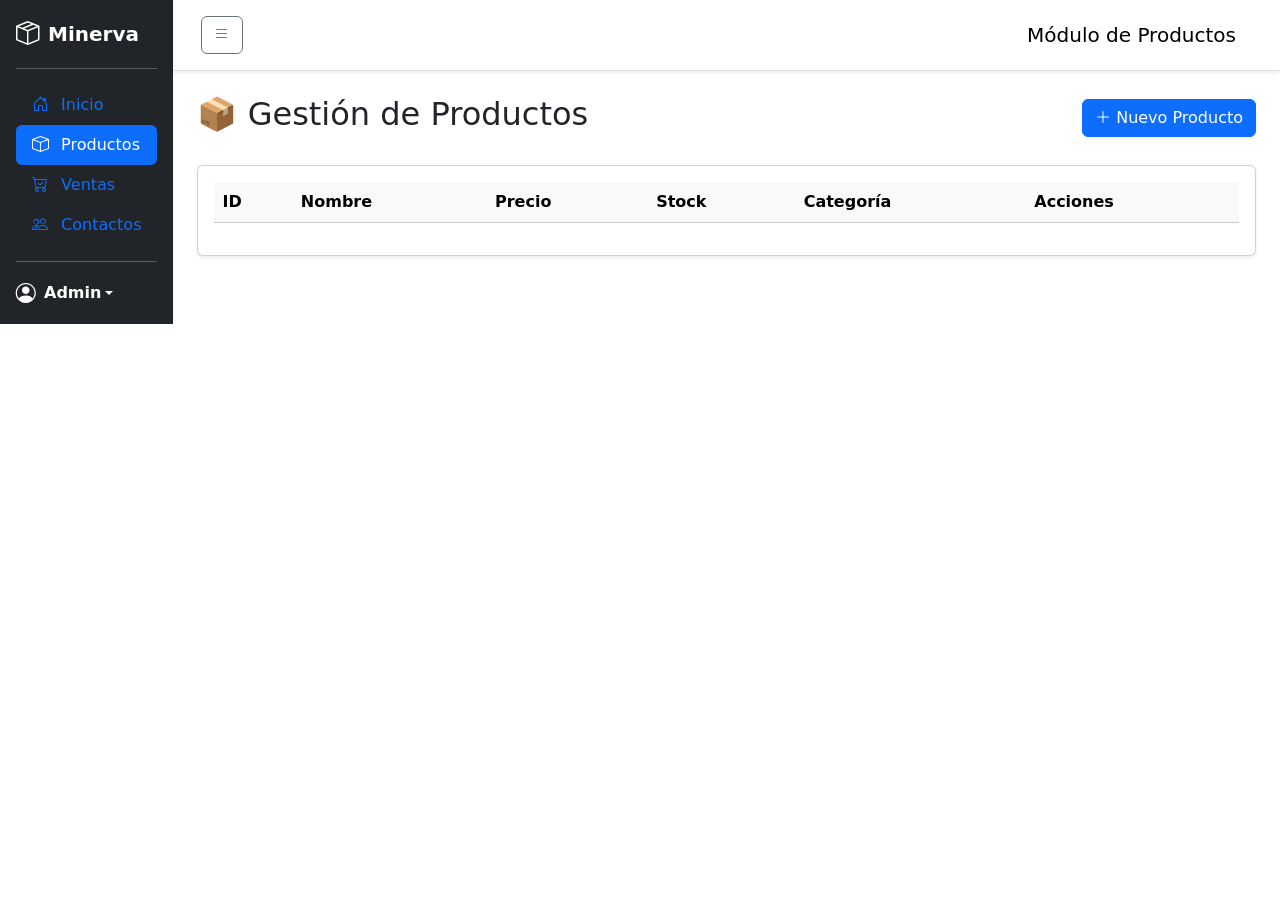
==== productos.html @ 753f2ea4 "Finalizo los cambios del módulo de productos" ====
<!DOCTYPE html>
<html lang="es">
<head>
    <meta charset="UTF-8">
    <meta name="viewport" content="width=device-width, initial-scale=1.0">
    <title>Productos - Sistema de Inventario</title>
    
    <link href="https://cdn.jsdelivr.net/npm/bootstrap@5.3.2/dist/css/bootstrap.min.css" rel="stylesheet">
    <link href="https://cdn.jsdelivr.net/npm/bootstrap-icons@1.11.1/font/bootstrap-icons.css" rel="stylesheet">
    
    <link rel="stylesheet" href="css/styles.css">
</head>
<body class="d-flex">

    <nav id="sidebar" class="bg-dark text-white p-3 flex-shrink-0">
        <a href="index.html" class="d-flex align-items-center mb-3 mb-md-0 me-md-auto text-white text-decoration-none">
            <i class="bi bi-box-seam fs-4 me-2"></i>
            <span class="fs-5 fw-bold">Minerva</span>
        </a>
        <hr>
        <ul class="nav nav-pills flex-column mb-auto">
            <li class="nav-item">
                <a href="index.html" class="nav-link">
                    <i class="bi bi-house-door me-2"></i> Inicio
                </a>
            </li>
            <li>
                <a href="productos.html" class="nav-link active" aria-current="page">
                    <i class="bi bi-box me-2"></i> Productos
                </a>
            </li>
            <li>
                <a href="ventas.html" class="nav-link">
                    <i class="bi bi-cart-check me-2"></i> Ventas
                </a>
            </li>
            <li>
                <a href="contactos.html" class="nav-link">
                    <i class="bi bi-people me-2"></i> Contactos
                </a>
            </li>
        </ul>
        <hr>
        <div class="dropdown">
            <a href="#" class="d-flex align-items-center text-white text-decoration-none dropdown-toggle" id="dropdownUser" data-bs-toggle="dropdown" aria-expanded="false">
                <i class="bi bi-person-circle fs-5 me-2"></i>
                <strong>Admin</strong>
            </a>
            <ul class="dropdown-menu dropdown-menu-dark text-small shadow" aria-labelledby="dropdownUser">
                <li><a class="dropdown-item" href="#">Configuración</a></li>
                <li><a class="dropdown-item" href="#">Perfil</a></li>
                <li><hr class="dropdown-divider"></li>
                <li><a class="dropdown-item" href="#">Cerrar sesión</a></li>
            </ul>
        </div>
    </nav>

    <div class="flex-grow-1 d-flex flex-column" style="min-width: 0;">
        
        <header class="navbar navbar-expand-lg navbar-light bg-white border-bottom p-3 shadow-sm">
            <div class="container-fluid">
                <button class="btn btn-outline-secondary me-3" id="toggleSidebar">
                    <i class="bi bi-list"></i>
                </button>
                <span class="navbar-brand mb-0 h1">Módulo de Productos</span>
            </div>
        </header>

        <main class="p-4 overflow-auto">
            <div class="d-flex justify-content-between align-items-center mb-4">
                <h2>📦 Gestión de Productos</h2>
                <button class="btn btn-primary" data-bs-toggle="modal" data-bs-target="#modalProducto">
                    <i class="bi bi-plus-lg"></i> Nuevo Producto
                </button>
            </div>

            <div class="card shadow-sm">
                <div class="card-body">
                    <table class="table table-hover align-middle">
                        <thead class="table-light">
                            <tr>
                                <th>ID</th>
                                <th>Nombre</th>
                                <th>Precio</th>
                                <th>Stock</th>
                                <th>Categoría</th>
                                <th>Acciones</th>
                            </tr>
                        </thead>
                        <tbody id="tabla-productos">
                            </tbody>
                    </table>
                </div>
            </div>

            <div class="modal fade" id="modalProducto" tabindex="-1" aria-hidden="true">
                <div class="modal-dialog">
                    <div class="modal-content">
                        <div class="modal-header">
                            <h5 class="modal-title">Registrar Producto</h5>
                            <button type="button" class="btn-close" data-bs-dismiss="modal" aria-label="Close"></button>
                        </div>
                        <div class="modal-body">
                            <form id="form-producto">
                                <div class="row mb-3">
                                    <div class="col-md-4">
                                        <label class="form-label">Código de Barras</label>
                                        <input type="text" class="form-control" id="prod-barcode" maxlength="13" placeholder="13 dígitos" required>
                                    </div>
                                    <div class="col-md-8">
                                        <label class="form-label">Nombre del Producto</label>
                                        <input type="text" class="form-control" id="prod-nombre" maxlength="100" required>
                                    </div>
                                </div>

                                <div class="row mb-3">
                                    <div class="col-md-4">
                                        <label class="form-label">Precio</label>
                                        <div class="input-group">
                                            <span class="input-group-text">$</span>
                                            <input type="number" step="0.01" class="form-control" id="prod-precio" required>
                                        </div>
                                    </div>
                                    <div class="col-md-4">
                                        <label class="form-label">Stock Inicial</label>
                                        <input type="number" step="0.001" class="form-control" id="prod-stock" required>
                                    </div>
                                    <div class="col-md-4">
                                        <label class="form-label">Límite de Alerta (Reorder)</label>
                                        <input type="number" step="0.001" class="form-control" id="prod-reorder" placeholder="Mínimo" required>
                                    </div>
                                </div>

                                <div class="row mb-3">
                                    <div class="col-md-6">
                                        <label class="form-label">Estrategia de Ganancia</label>
                                        <select class="form-select" id="prod-gain-strategy" required>
                                            <option value="" selected disabled>Seleccione...</option>
                                            <option value="PORCENTAJE">Porcentaje (%)</option>
                                            <option value="FIJO">Monto Fijo</option>
                                        </select>
                                    </div>
                                    <div class="col-md-6">
                                        <label class="form-label">Monto/Valor de Ganancia</label>
                                        <input type="number" step="0.01" class="form-control" id="prod-gain-amount" required>
                                    </div>
                                </div>

                                <div class="row mb-3">
                                    <div class="col-md-6">
                                        <label class="form-label">Categoría</label>
                                        <select class="form-select" id="prod-category" required>
                                            <option value="" selected disabled>Seleccione...</option>
                                            <option value="ABARROTES">Abarrotes</option>
                                            <option value="BEBIDAS">Bebidas</option>
                                            <option value="LIMPIEZA">Limpieza</option>
                                            </select>
                                    </div>
                                    <div class="col-md-6">
                                        <label class="form-label">Tipo de Venta (SaleType)</label>
                                        <select class="form-select" id="prod-saletype" required>
                                            <option value="" selected disabled>Seleccione...</option>
                                            <option value="UNIDAD">Por Unidad</option>
                                            <option value="MAYORISTA">Al por Mayor</option>
                                        </select>
                                    </div>
                                </div>
                            </form>
                        </div>
                        <div class="modal-footer">
                            <button type="button" class="btn btn-secondary" data-bs-dismiss="modal">Cancelar</button>
                            <button type="submit" form="form-producto" class="btn btn-success" onclick="guardarProducto()">Guardar Producto</button>
                        </div>

    <script src="https://cdn.jsdelivr.net/npm/bootstrap@5.3.2/dist/js/bootstrap.bundle.min.js"></script>
    
    <script src="js/api.js"></script>
    <script src="js/app.js"></script>
    <script src="js/productos.js"></script> </body>
</html>
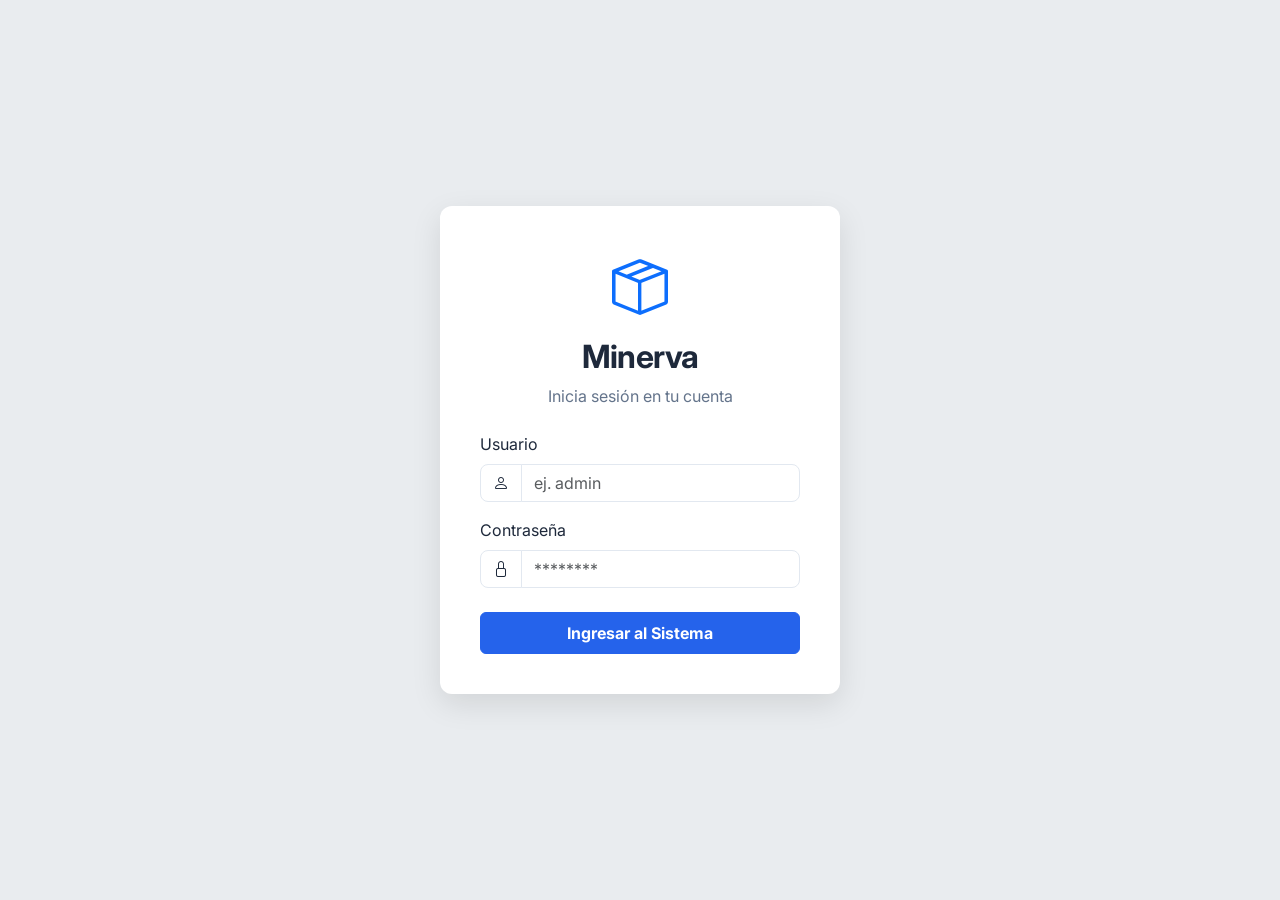
==== commit 630d6be7: "Vistas Frontend Minerva" ====
--- a/productos.html
+++ b/productos.html
@@ -3,60 +3,27 @@
 <head>
     <meta charset="UTF-8">
     <meta name="viewport" content="width=device-width, initial-scale=1.0">
-    <title>Productos - Sistema de Inventario</title>
+    <title>Productos - Sistema Minerva</title>
     
     <link href="https://cdn.jsdelivr.net/npm/bootstrap@5.3.2/dist/css/bootstrap.min.css" rel="stylesheet">
     <link href="https://cdn.jsdelivr.net/npm/bootstrap-icons@1.11.1/font/bootstrap-icons.css" rel="stylesheet">
-    
-    <link rel="stylesheet" href="css/styles.css">
+    <link rel="stylesheet" href="CSS/styles.css">
+
+    <script>
+        if (!localStorage.getItem('minerva_token')) {
+            window.location.replace('login.html');
+        }
+    </script>
+
+    <script src="js/api.js" defer></script>
+    <script src="js/app.js" defer></script>
+    <script src="js/productos.js" defer></script>
 </head>
 <body class="d-flex">
 
-    <nav id="sidebar" class="bg-dark text-white p-3 flex-shrink-0">
-        <a href="index.html" class="d-flex align-items-center mb-3 mb-md-0 me-md-auto text-white text-decoration-none">
-            <i class="bi bi-box-seam fs-4 me-2"></i>
-            <span class="fs-5 fw-bold">Minerva</span>
-        </a>
-        <hr>
-        <ul class="nav nav-pills flex-column mb-auto">
-            <li class="nav-item">
-                <a href="index.html" class="nav-link">
-                    <i class="bi bi-house-door me-2"></i> Inicio
-                </a>
-            </li>
-            <li>
-                <a href="productos.html" class="nav-link active" aria-current="page">
-                    <i class="bi bi-box me-2"></i> Productos
-                </a>
-            </li>
-            <li>
-                <a href="ventas.html" class="nav-link">
-                    <i class="bi bi-cart-check me-2"></i> Ventas
-                </a>
-            </li>
-            <li>
-                <a href="contactos.html" class="nav-link">
-                    <i class="bi bi-people me-2"></i> Contactos
-                </a>
-            </li>
-        </ul>
-        <hr>
-        <div class="dropdown">
-            <a href="#" class="d-flex align-items-center text-white text-decoration-none dropdown-toggle" id="dropdownUser" data-bs-toggle="dropdown" aria-expanded="false">
-                <i class="bi bi-person-circle fs-5 me-2"></i>
-                <strong>Admin</strong>
-            </a>
-            <ul class="dropdown-menu dropdown-menu-dark text-small shadow" aria-labelledby="dropdownUser">
-                <li><a class="dropdown-item" href="#">Configuración</a></li>
-                <li><a class="dropdown-item" href="#">Perfil</a></li>
-                <li><hr class="dropdown-divider"></li>
-                <li><a class="dropdown-item" href="#">Cerrar sesión</a></li>
-            </ul>
-        </div>
-    </nav>
+    <div id="menu-container"></div>
 
     <div class="flex-grow-1 d-flex flex-column" style="min-width: 0;">
-        
         <header class="navbar navbar-expand-lg navbar-light bg-white border-bottom p-3 shadow-sm">
             <div class="container-fluid">
                 <button class="btn btn-outline-secondary me-3" id="toggleSidebar">
@@ -69,99 +36,95 @@
         <main class="p-4 overflow-auto">
             <div class="d-flex justify-content-between align-items-center mb-4">
                 <h2>📦 Gestión de Productos</h2>
-                <button class="btn btn-primary" data-bs-toggle="modal" data-bs-target="#modalProducto">
+                <button class="btn btn-primary" onclick="abrirModalCrearProducto()">
                     <i class="bi bi-plus-lg"></i> Nuevo Producto
                 </button>
             </div>
 
             <div class="card shadow-sm">
                 <div class="card-body">
-                    <table class="table table-hover align-middle">
-                        <thead class="table-light">
-                            <tr>
-                                <th>ID</th>
-                                <th>Nombre</th>
-                                <th>Precio</th>
-                                <th>Stock</th>
-                                <th>Categoría</th>
-                                <th>Acciones</th>
-                            </tr>
-                        </thead>
-                        <tbody id="tabla-productos">
-                            </tbody>
-                    </table>
+                    <div class="table-responsive">
+                        <table class="table table-hover align-middle">
+                            <thead class="table-light">
+                                <tr>
+                                    <th>Código / ID</th>
+                                    <th>Nombre</th>
+                                    <th>Código Barras</th>
+                                    <th>Precio</th>
+                                    <th>Stock</th>
+                                    <th>Categoría</th>
+                                    <th>Acciones</th>
+                                </tr>
+                            </thead>
+                            <tbody id="tabla-productos">
+                                </tbody>
+                        </table>
+                    </div>
                 </div>
             </div>
 
             <div class="modal fade" id="modalProducto" tabindex="-1" aria-hidden="true">
-                <div class="modal-dialog">
+                <div class="modal-dialog modal-lg">
                     <div class="modal-content">
                         <div class="modal-header">
                             <h5 class="modal-title">Registrar Producto</h5>
-                            <button type="button" class="btn-close" data-bs-dismiss="modal" aria-label="Close"></button>
+                            <button type="button" class="btn-close" data-bs-dismiss="modal"></button>
                         </div>
                         <div class="modal-body">
                             <form id="form-producto">
-                                <div class="row mb-3">
+                                <input type="hidden" id="prod-id">
+                                
+                                <div class="row g-3">
+                                    <div class="col-md-8">
+                                        <label class="form-label fw-semibold">Nombre del Producto</label>
+                                        <input type="text" class="form-control" id="prod-nombre" maxlength="100" required>
+                                    </div>
                                     <div class="col-md-4">
-                                        <label class="form-label">Código de Barras</label>
+                                        <label class="form-label fw-semibold">Código de Barras</label>
                                         <input type="text" class="form-control" id="prod-barcode" maxlength="13" placeholder="13 dígitos" required>
                                     </div>
-                                    <div class="col-md-8">
-                                        <label class="form-label">Nombre del Producto</label>
-                                        <input type="text" class="form-control" id="prod-nombre" maxlength="100" required>
+
+                                    <div class="col-md-6">
+                                        <label class="form-label fw-semibold">Estrategia de Ganancia</label>
+                                        <select class="form-select" id="prod-gainStrategy" required>
+                                            <option value="">Seleccione...</option>
+                                            <option value="Porcentaje">Porcentaje (%)</option>
+                                            <option value="Fijo">Monto Fijo ($)</option>
+                                        </select>
                                     </div>
-                                </div>
+                                    <div class="col-md-6">
+                                        <label class="form-label fw-semibold">Valor de Ganancia</label>
+                                        <input type="number" step="0.01" class="form-control" id="prod-gainAmount" required>
+                                    </div>
 
-                                <div class="row mb-3">
                                     <div class="col-md-4">
-                                        <label class="form-label">Precio</label>
-                                        <div class="input-group">
-                                            <span class="input-group-text">$</span>
-                                            <input type="number" step="0.01" class="form-control" id="prod-precio" required>
-                                        </div>
+                                        <label class="form-label fw-semibold">Precio de Venta</label>
+                                        <input type="number" step="0.01" class="form-control" id="prod-precio" required>
                                     </div>
                                     <div class="col-md-4">
-                                        <label class="form-label">Stock Inicial</label>
+                                        <label class="form-label fw-semibold">Stock Inicial</label>
                                         <input type="number" step="0.001" class="form-control" id="prod-stock" required>
                                     </div>
                                     <div class="col-md-4">
-                                        <label class="form-label">Límite de Alerta (Reorder)</label>
-                                        <input type="number" step="0.001" class="form-control" id="prod-reorder" placeholder="Mínimo" required>
+                                        <label class="form-label fw-semibold">Nivel de Reorden</label>
+                                        <input type="number" step="0.001" class="form-control" id="prod-reorderLevel" required>
                                     </div>
-                                </div>
 
-                                <div class="row mb-3">
                                     <div class="col-md-6">
-                                        <label class="form-label">Estrategia de Ganancia</label>
-                                        <select class="form-select" id="prod-gain-strategy" required>
-                                            <option value="" selected disabled>Seleccione...</option>
-                                            <option value="PORCENTAJE">Porcentaje (%)</option>
-                                            <option value="FIJO">Monto Fijo</option>
+                                        <label class="form-label fw-semibold">Tipo de Venta</label>
+                                        <select class="form-select" id="prod-saleType" required>
+                                            <option value="">Seleccione...</option>
+                                            <option value="Unidad">Por Unidad</option>
+                                            <option value="Mayor">Al por Mayor</option>
                                         </select>
                                     </div>
                                     <div class="col-md-6">
-                                        <label class="form-label">Monto/Valor de Ganancia</label>
-                                        <input type="number" step="0.01" class="form-control" id="prod-gain-amount" required>
-                                    </div>
-                                </div>
-
-                                <div class="row mb-3">
-                                    <div class="col-md-6">
-                                        <label class="form-label">Categoría</label>
+                                        <label class="form-label fw-semibold">Categoría</label>
                                         <select class="form-select" id="prod-category" required>
-                                            <option value="" selected disabled>Seleccione...</option>
-                                            <option value="ABARROTES">Abarrotes</option>
-                                            <option value="BEBIDAS">Bebidas</option>
-                                            <option value="LIMPIEZA">Limpieza</option>
-                                            </select>
-                                    </div>
-                                    <div class="col-md-6">
-                                        <label class="form-label">Tipo de Venta (SaleType)</label>
-                                        <select class="form-select" id="prod-saletype" required>
-                                            <option value="" selected disabled>Seleccione...</option>
-                                            <option value="UNIDAD">Por Unidad</option>
-                                            <option value="MAYORISTA">Al por Mayor</option>
+                                            <option value="">Seleccione...</option>
+                                            <option value="Electrónica">Electrónica</option>
+                                            <option value="Accesorios">Accesorios</option>
+                                            <option value="Otros">Otros</option>
                                         </select>
                                     </div>
                                 </div>
@@ -169,12 +132,14 @@
                         </div>
                         <div class="modal-footer">
                             <button type="button" class="btn btn-secondary" data-bs-dismiss="modal">Cancelar</button>
-                            <button type="submit" form="form-producto" class="btn btn-success" onclick="guardarProducto()">Guardar Producto</button>
+                            <button type="button" class="btn btn-success" onclick="guardarProducto()">Guardar</button>
                         </div>
+                    </div>
+                </div>
+            </div>
+        </main>
+    </div>
 
     <script src="https://cdn.jsdelivr.net/npm/bootstrap@5.3.2/dist/js/bootstrap.bundle.min.js"></script>
-    
-    <script src="js/api.js"></script>
-    <script src="js/app.js"></script>
-    <script src="js/productos.js"></script> </body>
+</body>
 </html>
--- a/CSS/styles.css
+++ b/CSS/styles.css
@@ -0,0 +1,216 @@
+/* CSS/styles.css */
+
+@import url('https://fonts.googleapis.com/css2?family=Inter:wght@300;400;500;600;700&display=swap');
+
+/* =========================================
+   1. VARIABLES DE COLOR (MODO CLARO)
+   ========================================= */
+:root {
+    /* Colores Principales (Azul Tecnológico) */
+    --primary-tech: #2563eb;
+    --primary-hover: #1d4ed8;
+    
+    /* Menú Lateral (Índigo Corporativo y Vibrante) */
+    --sidebar-bg: #1e1b4b;       
+    --sidebar-text: #a5b4fc;     
+    --sidebar-active-bg: rgba(99, 102, 241, 0.15);
+    --sidebar-active-text: #818cf8; 
+    
+    /* Fondos y Tarjetas */
+    --bg-body: #f1f5f9;          /* Gris azulado muy suave para dar contraste */
+    --card-bg: #ffffff;          /* Blanco puro para las tarjetas */
+    --border-color: #e2e8f0;     /* Bordes sutiles */
+    
+    /* Texto */
+    --text-main: #1e293b;
+    --text-muted: #64748b;
+    
+    /* Sombras */
+    --shadow-sm: 0 1px 3px rgba(0,0,0,0.1), 0 1px 2px rgba(0,0,0,0.06);
+    --shadow-md: 0 4px 6px -1px rgba(0,0,0,0.1), 0 2px 4px -1px rgba(0,0,0,0.06);
+}
+
+/* =========================================
+   2. VARIABLES DE COLOR (MODO OSCURO)
+   ========================================= */
+body.dark-mode {
+    /* Colores Principales (Adaptados para no encandilar) */
+    --primary-tech: #3b82f6;
+    --primary-hover: #60a5fa;
+    
+    /* Menú Lateral (Casi negro con tinte azul) */
+    --sidebar-bg: #020617;       
+    --sidebar-text: #94a3b8;
+    --sidebar-active-bg: rgba(56, 189, 248, 0.1);
+    --sidebar-active-text: #38bdf8;
+    
+    /* Fondos y Tarjetas (Azul Pizarra) */
+    --bg-body: #0f172a;          /* Fondo base nocturno */
+    --card-bg: #1e293b;          /* Tarjetas ligeramente más claras */
+    --border-color: #334155;     /* Bordes oscuros */
+    
+    /* Texto */
+    --text-main: #f8fafc;
+    --text-muted: #94a3b8;
+    
+    /* Sombras sutiles oscuras */
+    --shadow-sm: 0 1px 3px rgba(0,0,0,0.5);
+    --shadow-md: 0 4px 6px -1px rgba(0,0,0,0.5);
+}
+
+/* =========================================
+   3. ESTILOS GLOBALES
+   ========================================= */
+body {
+    background-color: var(--bg-body);
+    font-family: 'Inter', sans-serif;
+    color: var(--text-main);
+    min-height: 100vh;
+    transition: background-color 0.4s ease, color 0.4s ease;
+}
+
+h1, h2, h3, h4, h5, h6 { font-weight: 600; letter-spacing: -0.02em; }
+hr { border-color: var(--border-color); }
+
+/* =========================================
+   4. SIDEBAR (Menú Fijo y Estético)
+   ========================================= */
+#sidebar {
+    background-color: var(--sidebar-bg) !important;
+    min-width: 260px;
+    max-width: 260px;
+    height: 100vh; 
+    position: sticky; 
+    top: 0; 
+    overflow-y: auto; 
+    border-right: 1px solid rgba(255, 255, 255, 0.05);
+    z-index: 1000;
+    transition: background-color 0.4s ease;
+}
+
+#sidebar .fs-5 { letter-spacing: 0.5px; color: #ffffff; }
+
+#sidebar .nav-link {
+    color: var(--sidebar-text);
+    padding: 12px 20px;
+    margin-bottom: 4px;
+    border-radius: 8px;
+    font-weight: 500;
+    transition: all 0.2s ease;
+}
+
+#sidebar .nav-link:hover {
+    color: #ffffff;
+    background-color: rgba(255, 255, 255, 0.08);
+    transform: translateX(4px);
+}
+
+#sidebar .nav-link.active {
+    color: var(--sidebar-active-text);
+    background-color: var(--sidebar-active-bg);
+    border-left: 4px solid var(--sidebar-active-text);
+    border-radius: 4px 8px 8px 4px;
+}
+
+/* =========================================
+   5. TARJETAS Y PANELES (Profundidad)
+   ========================================= */
+header.navbar {
+    background-color: var(--card-bg) !important;
+    border-bottom: 1px solid var(--border-color) !important;
+    box-shadow: var(--shadow-sm);
+    transition: background-color 0.4s ease, border-color 0.4s ease;
+}
+
+.navbar-brand { color: var(--text-main) !important; font-weight: 600; }
+
+.card {
+    background-color: var(--card-bg);
+    border: 1px solid var(--border-color);
+    border-radius: 12px;
+    box-shadow: var(--shadow-sm);
+    color: var(--text-main);
+    transition: background-color 0.4s ease, border-color 0.4s ease, box-shadow 0.3s ease, transform 0.3s ease;
+}
+
+.card:hover {
+    box-shadow: var(--shadow-md);
+}
+
+.card-header, .card-footer { 
+    background-color: transparent !important; 
+    border-color: var(--border-color) !important; 
+}
+.text-muted { color: var(--text-muted) !important; }
+
+/* =========================================
+   6. TABLAS Y BOTONES
+   ========================================= */
+/* Adaptación de tablas Bootstrap para que respeten nuestras variables */
+.table { 
+    color: var(--text-main); 
+    --bs-table-bg: transparent; 
+    --bs-table-color: var(--text-main);
+    --bs-table-border-color: var(--border-color);
+    margin-bottom: 0;
+}
+.table th {
+    text-transform: uppercase;
+    font-size: 0.75rem;
+    font-weight: 600;
+    color: var(--text-muted);
+    background-color: rgba(0,0,0,0.02) !important;
+}
+body.dark-mode .table th { background-color: rgba(255,255,255,0.02) !important; }
+
+/* Botón Primario */
+.btn-primary {
+    background-color: var(--primary-tech);
+    border-color: var(--primary-tech);
+}
+.btn-primary:hover {
+    background-color: var(--primary-hover);
+    border-color: var(--primary-hover);
+}
+
+/* =========================================
+   7. FORMULARIOS Y MODALES
+   ========================================= */
+.form-control, .form-select, .input-group-text {
+    background-color: var(--card-bg);
+    color: var(--text-main);
+    border: 1px solid var(--border-color);
+    border-radius: 8px;
+    transition: all 0.3s ease;
+}
+
+body.dark-mode .form-control, 
+body.dark-mode .form-select, 
+body.dark-mode .input-group-text {
+    background-color: #0f172a; /* Fondo más oscuro para inputs en modo oscuro */
+    color: #f8fafc;
+}
+
+.form-control:focus, .form-select:focus {
+    background-color: var(--card-bg);
+    color: var(--text-main);
+    border-color: var(--primary-tech);
+    box-shadow: 0 0 0 0.25rem rgba(59, 130, 246, 0.25);
+}
+
+.modal-content {
+    background-color: var(--card-bg);
+    color: var(--text-main);
+    border: 1px solid var(--border-color);
+    border-radius: 12px;
+}
+.modal-header { border-bottom: 1px solid var(--border-color); }
+.modal-footer { border-top: 1px solid var(--border-color); }
+
+/* =========================================
+   8. CUSTOM SCROLLBAR
+   ========================================= */
+::-webkit-scrollbar { width: 8px; height: 8px; }
+::-webkit-scrollbar-track { background: var(--bg-body); }
+::-webkit-scrollbar-thumb { background: #94a3b8; border-radius: 4px; }
+body.dark-mode ::-webkit-scrollbar-thumb { background: #475569; }
